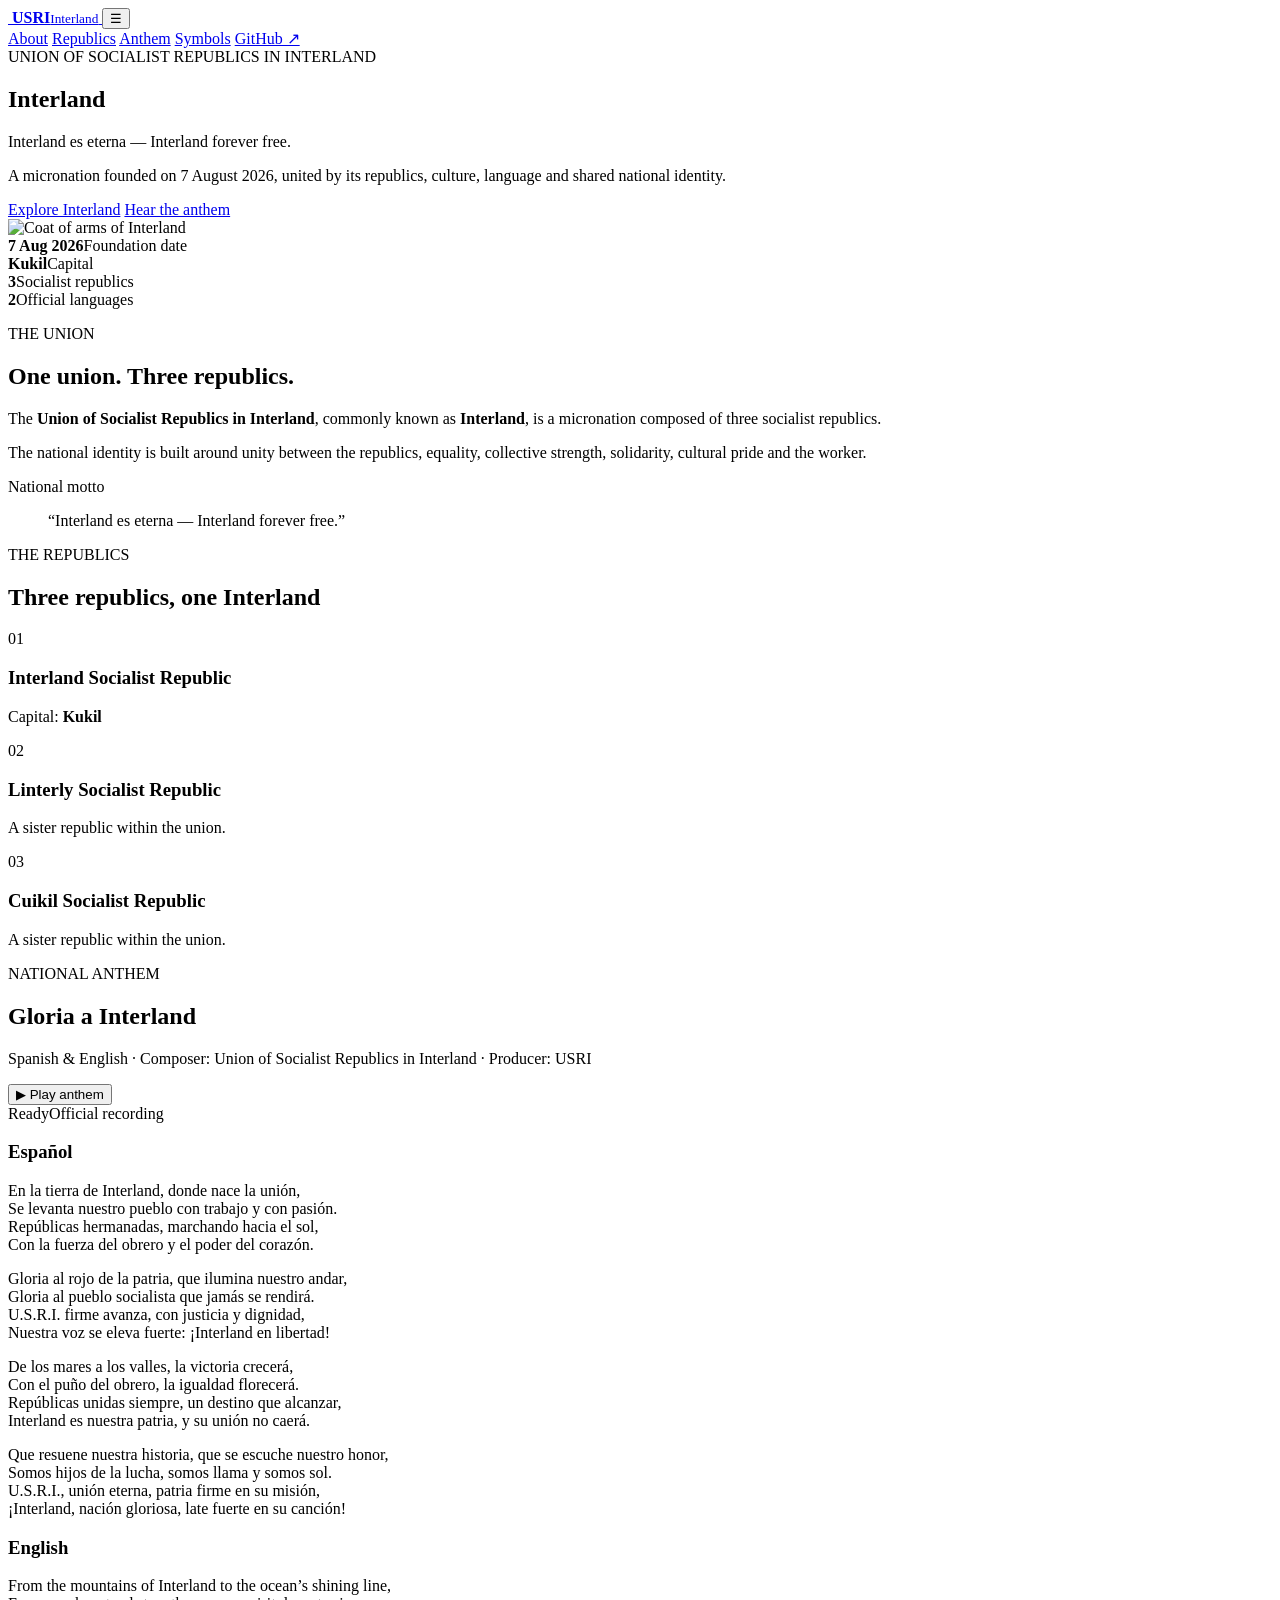
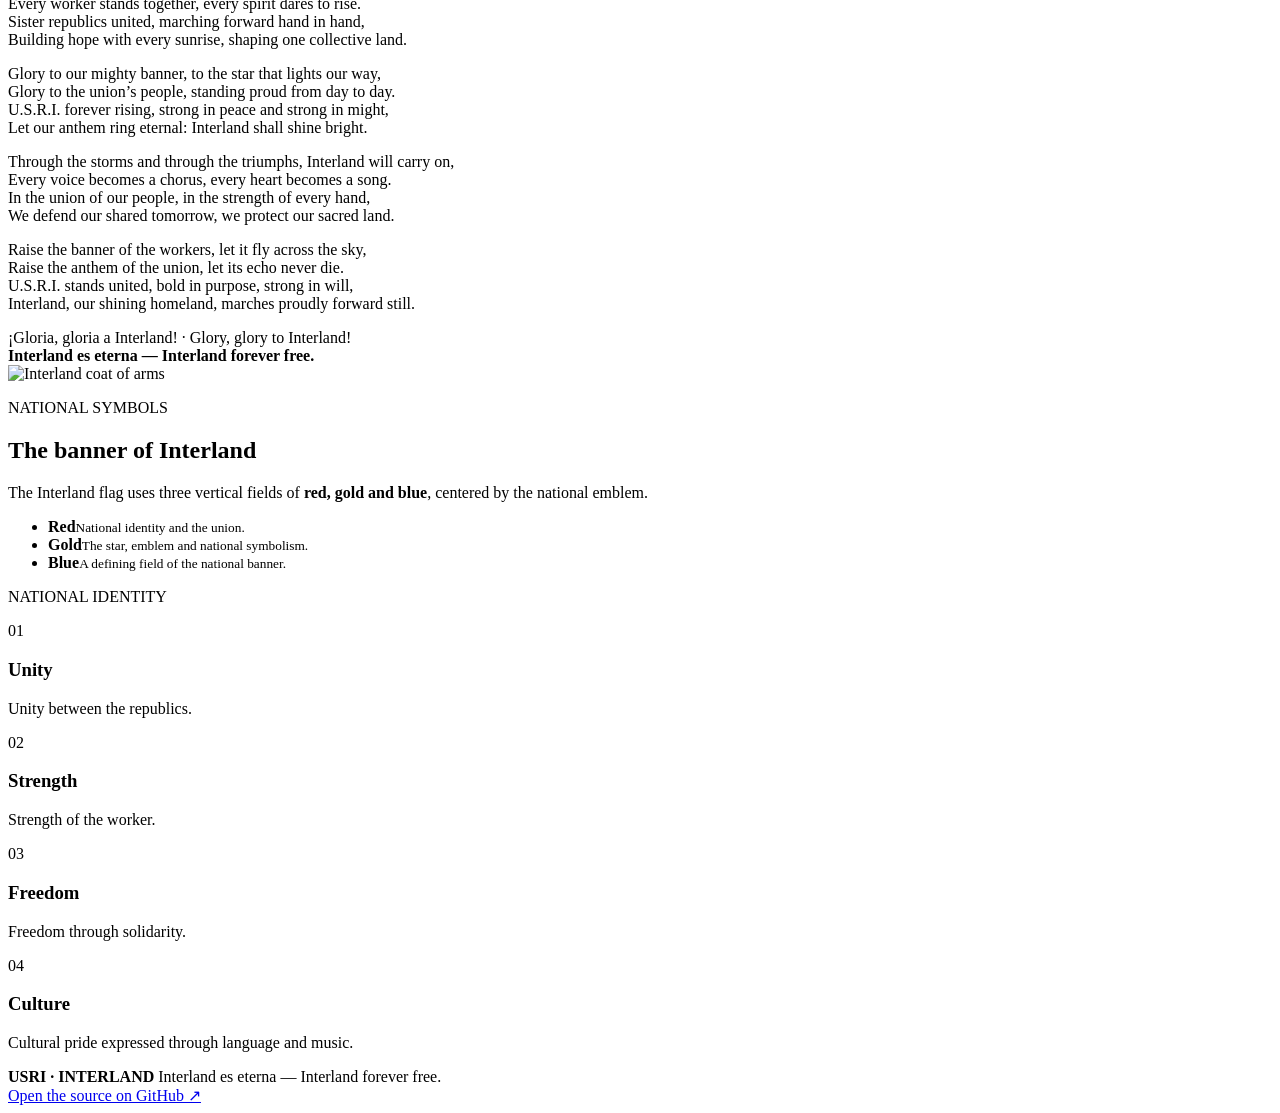
==== index.html @ df051e33 "Build USRI website: add index.html" ====
<!doctype html>
<html lang="en">
<head>
  <meta charset="utf-8">
  <meta name="viewport" content="width=device-width,initial-scale=1">
  <meta name="theme-color" content="#b30016">
  <meta name="description" content="Official information portal of the Union of Socialist Republics in Interland (USRI).">
  <title>USRI — Interland</title>
  <link rel="stylesheet" href="styles.css">
</head>
<body>
  <header class="site-header">
    <a class="brand" href="#top" aria-label="USRI home">
      <img src="assets/coat-of-arms.svg" alt="" class="brand-mark">
      <span><strong>USRI</strong><small>Interland</small></span>
    </a>
    <button class="menu-toggle" aria-label="Toggle navigation" aria-expanded="false">☰</button>
    <nav id="nav">
      <a href="#about">About</a>
      <a href="#republics">Republics</a>
      <a href="#anthem">Anthem</a>
      <a href="#symbols">Symbols</a>
      <a href="https://github.com/blareyofficial/USRI" target="_blank" rel="noopener">GitHub ↗</a>
    </nav>
  </header>

  <main id="top">
    <section class="hero">
      <div class="hero-flag" aria-hidden="true"></div>
      <div class="hero-content">
        <div class="eyebrow">UNION OF SOCIALIST REPUBLICS IN INTERLAND</div>
        <h1>Interland</h1>
        <p class="hero-motto">Interland es eterna — Interland forever free.</p>
        <p class="hero-copy">A micronation founded on 7 August 2026, united by its republics, culture, language and shared national identity.</p>
        <div class="hero-actions">
          <a class="button primary" href="#about">Explore Interland</a>
          <a class="button ghost" href="#anthem">Hear the anthem</a>
        </div>
      </div>
      <img class="hero-emblem" src="assets/coat-of-arms.svg" alt="Coat of arms of Interland">
    </section>

    <section class="stats" aria-label="National facts">
      <article><strong>7 Aug 2026</strong><span>Foundation date</span></article>
      <article><strong>Kukil</strong><span>Capital</span></article>
      <article><strong>3</strong><span>Socialist republics</span></article>
      <article><strong>2</strong><span>Official languages</span></article>
    </section>

    <section id="about" class="section split">
      <div>
        <p class="kicker">THE UNION</p>
        <h2>One union. Three republics.</h2>
        <p>The <strong>Union of Socialist Republics in Interland</strong>, commonly known as <strong>Interland</strong>, is a micronation composed of three socialist republics.</p>
        <p>The national identity is built around unity between the republics, equality, collective strength, solidarity, cultural pride and the worker.</p>
      </div>
      <div class="quote-card">
        <span>National motto</span>
        <blockquote>“Interland es eterna — Interland forever free.”</blockquote>
      </div>
    </section>

    <section id="republics" class="section">
      <p class="kicker">THE REPUBLICS</p>
      <h2>Three republics, one Interland</h2>
      <div class="cards">
        <article class="card featured">
          <span class="card-number">01</span>
          <h3>Interland Socialist Republic</h3>
          <p>Capital: <strong>Kukil</strong></p>
        </article>
        <article class="card">
          <span class="card-number">02</span>
          <h3>Linterly Socialist Republic</h3>
          <p>A sister republic within the union.</p>
        </article>
        <article class="card">
          <span class="card-number">03</span>
          <h3>Cuikil Socialist Republic</h3>
          <p>A sister republic within the union.</p>
        </article>
      </div>
    </section>

    <section id="anthem" class="section anthem-section">
      <div class="anthem-heading">
        <div>
          <p class="kicker">NATIONAL ANTHEM</p>
          <h2>Gloria a Interland</h2>
          <p>Spanish &amp; English · Composer: Union of Socialist Republics in Interland · Producer: USRI</p>
        </div>
        <div class="player">
          <button id="playButton" class="button primary" type="button">▶ Play anthem</button>
          <audio id="anthemAudio" preload="metadata" src="Gloria%20a%20Interland.mp3"></audio>
          <div class="player-meta"><span id="playerStatus">Ready</span><span>Official recording</span></div>
        </div>
      </div>
      <div class="lyrics">
        <div class="lyrics-column">
          <h3>Español</h3>
          <p>En la tierra de Interland, donde nace la unión,<br>Se levanta nuestro pueblo con trabajo y con pasión.<br>Repúblicas hermanadas, marchando hacia el sol,<br>Con la fuerza del obrero y el poder del corazón.</p>
          <p>Gloria al rojo de la patria, que ilumina nuestro andar,<br>Gloria al pueblo socialista que jamás se rendirá.<br>U.S.R.I. firme avanza, con justicia y dignidad,<br>Nuestra voz se eleva fuerte: ¡Interland en libertad!</p>
          <p>De los mares a los valles, la victoria crecerá,<br>Con el puño del obrero, la igualdad florecerá.<br>Repúblicas unidas siempre, un destino que alcanzar,<br>Interland es nuestra patria, y su unión no caerá.</p>
          <p>Que resuene nuestra historia, que se escuche nuestro honor,<br>Somos hijos de la lucha, somos llama y somos sol.<br>U.S.R.I., unión eterna, patria firme en su misión,<br>¡Interland, nación gloriosa, late fuerte en su canción!</p>
        </div>
        <div class="lyrics-column">
          <h3>English</h3>
          <p>From the mountains of Interland to the ocean’s shining line,<br>Every worker stands together, every spirit dares to rise.<br>Sister republics united, marching forward hand in hand,<br>Building hope with every sunrise, shaping one collective land.</p>
          <p>Glory to our mighty banner, to the star that lights our way,<br>Glory to the union’s people, standing proud from day to day.<br>U.S.R.I. forever rising, strong in peace and strong in might,<br>Let our anthem ring eternal: Interland shall shine bright.</p>
          <p>Through the storms and through the triumphs, Interland will carry on,<br>Every voice becomes a chorus, every heart becomes a song.<br>In the union of our people, in the strength of every hand,<br>We defend our shared tomorrow, we protect our sacred land.</p>
          <p>Raise the banner of the workers, let it fly across the sky,<br>Raise the anthem of the union, let its echo never die.<br>U.S.R.I. stands united, bold in purpose, strong in will,<br>Interland, our shining homeland, marches proudly forward still.</p>
        </div>
      </div>
      <div class="anthem-ending">
        ¡Gloria, gloria a Interland! · Glory, glory to Interland!<br>
        <strong>Interland es eterna — Interland forever free.</strong>
      </div>
    </section>

    <section id="symbols" class="section symbols">
      <div class="symbol-image">
        <img src="assets/coat-of-arms.svg" alt="Interland coat of arms">
      </div>
      <div>
        <p class="kicker">NATIONAL SYMBOLS</p>
        <h2>The banner of Interland</h2>
        <p>The Interland flag uses three vertical fields of <strong>red, gold and blue</strong>, centered by the national emblem.</p>
        <ul class="symbol-list">
          <li><span class="dot red"></span><div><strong>Red</strong><small>National identity and the union.</small></div></li>
          <li><span class="dot gold"></span><div><strong>Gold</strong><small>The star, emblem and national symbolism.</small></div></li>
          <li><span class="dot blue"></span><div><strong>Blue</strong><small>A defining field of the national banner.</small></div></li>
        </ul>
      </div>
    </section>

    <section class="section identity">
      <p class="kicker">NATIONAL IDENTITY</p>
      <div class="identity-grid">
        <div><span>01</span><h3>Unity</h3><p>Unity between the republics.</p></div>
        <div><span>02</span><h3>Strength</h3><p>Strength of the worker.</p></div>
        <div><span>03</span><h3>Freedom</h3><p>Freedom through solidarity.</p></div>
        <div><span>04</span><h3>Culture</h3><p>Cultural pride expressed through language and music.</p></div>
      </div>
    </section>
  </main>

  <footer>
    <div>
      <strong>USRI · INTERLAND</strong>
      <span>Interland es eterna — Interland forever free.</span>
    </div>
    <a href="https://github.com/blareyofficial/USRI" target="_blank" rel="noopener">Open the source on GitHub ↗</a>
  </footer>
  <script src="script.js"></script>
</body>
</html>
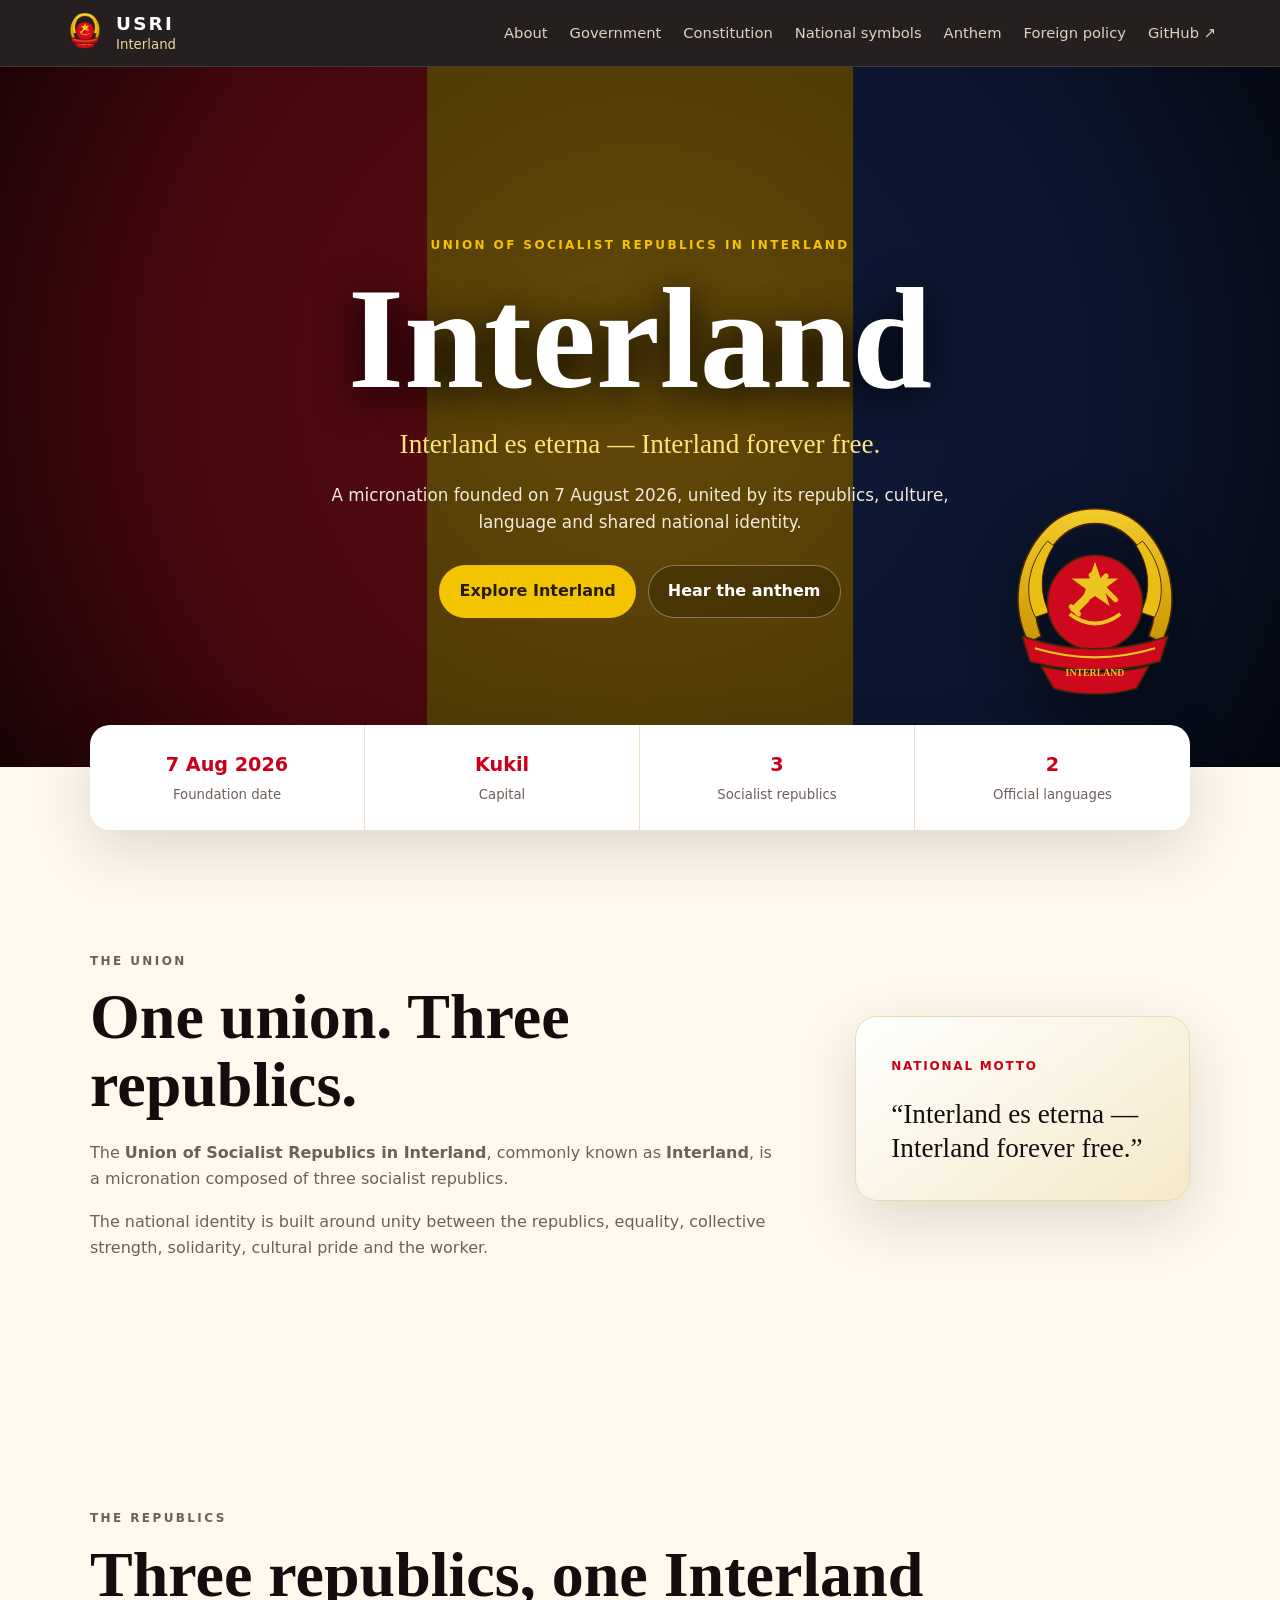
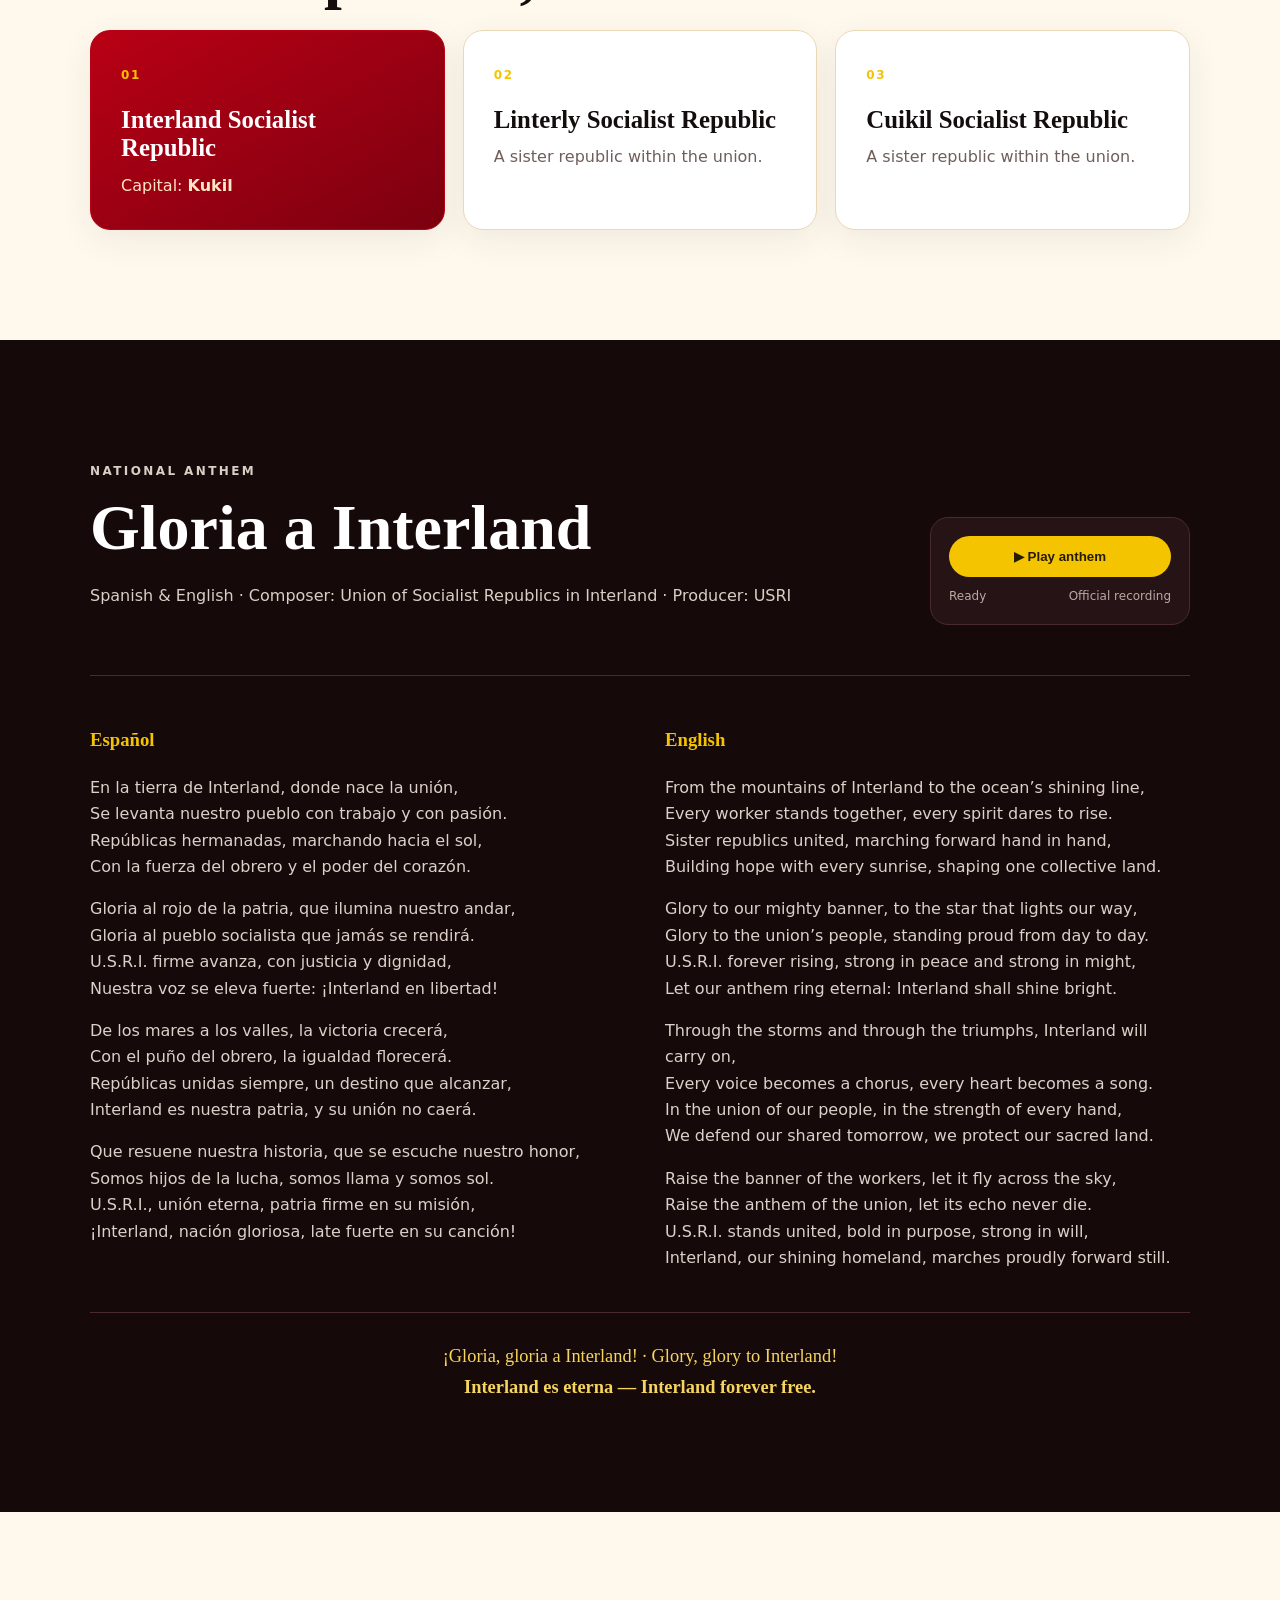
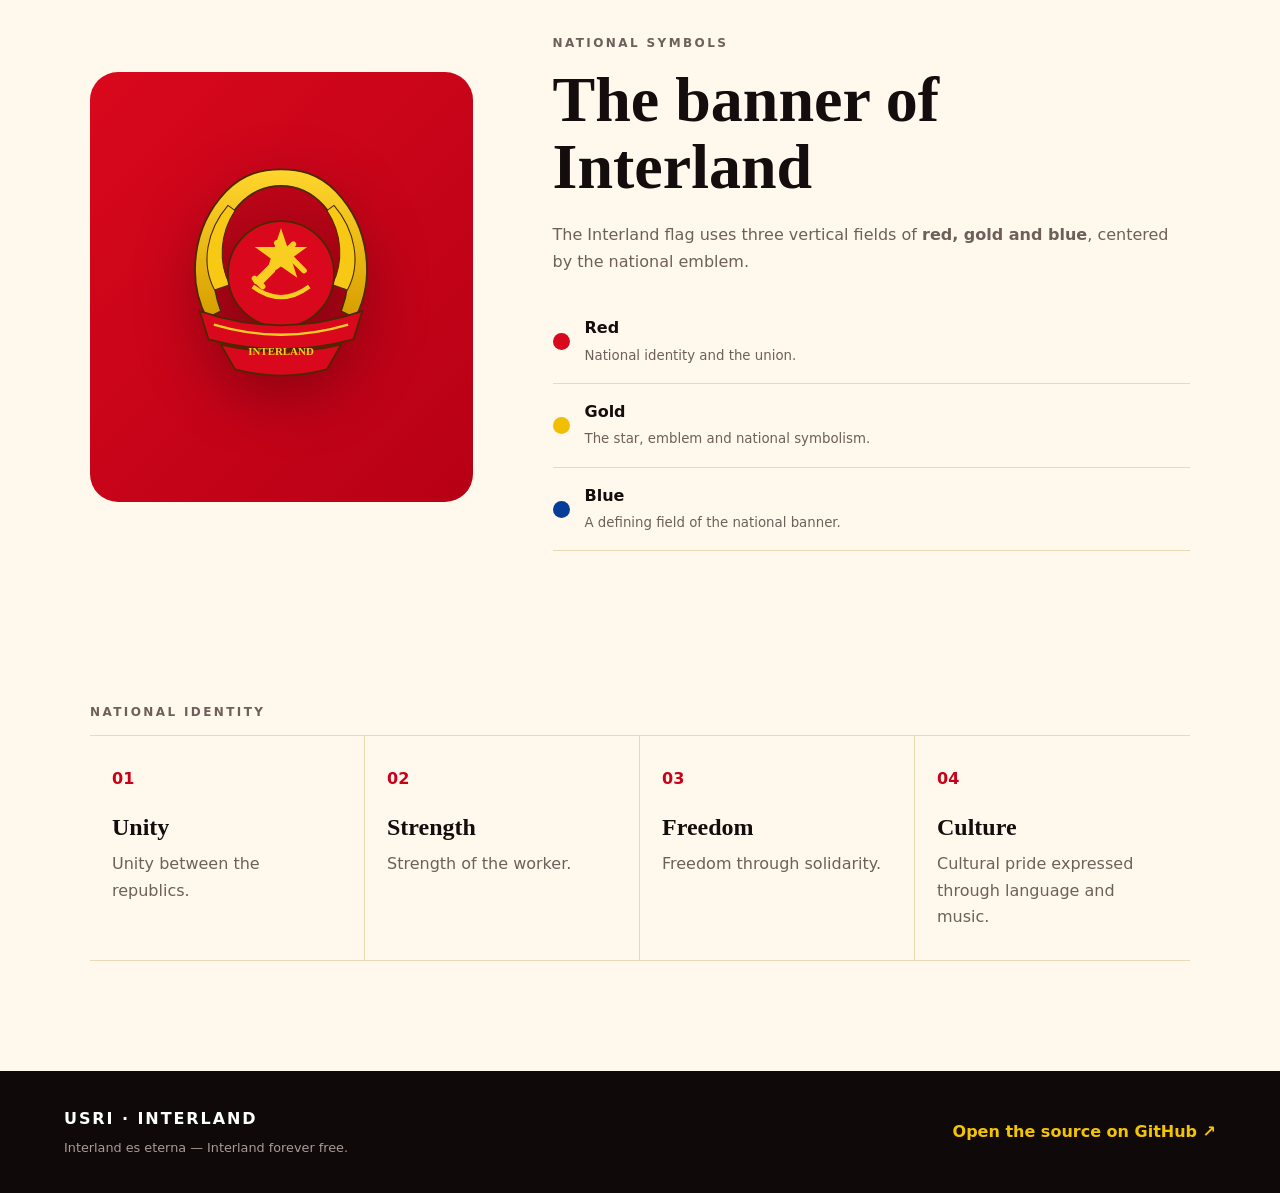
==== commit f9cfbe68: "Expand USRI site navigation" ====
--- a/index.html
+++ b/index.html
@@ -16,10 +16,12 @@
     </a>
     <button class="menu-toggle" aria-label="Toggle navigation" aria-expanded="false">☰</button>
     <nav id="nav">
-      <a href="#about">About</a>
-      <a href="#republics">Republics</a>
-      <a href="#anthem">Anthem</a>
-      <a href="#symbols">Symbols</a>
+      <a href="about/">About</a>
+      <a href="government/">Government</a>
+      <a href="constitution/">Constitution</a>
+      <a href="symbols/">National symbols</a>
+      <a href="anthem/">Anthem</a>
+      <a href="foreign-policy/">Foreign policy</a>
       <a href="https://github.com/blareyofficial/USRI" target="_blank" rel="noopener">GitHub ↗</a>
     </nav>
   </header>
--- a/styles.css
+++ b/styles.css
@@ -0,0 +1,34 @@
+:root{
+  --red:#c90018;--red-dark:#79000e;--gold:#f5c400;--gold-soft:#ffe37a;--blue:#073b93;
+  --ink:#140d0e;--paper:#fff9ed;--muted:#6e5f5a;--line:#ead9b5;--white:#fff;
+  --shadow:0 20px 60px rgba(36,13,11,.14);
+}
+*{box-sizing:border-box}
+html{scroll-behavior:smooth}
+body{margin:0;font-family:Inter,ui-sans-serif,system-ui,-apple-system,BlinkMacSystemFont,"Segoe UI",sans-serif;background:var(--paper);color:var(--ink);line-height:1.65}
+a{color:inherit;text-decoration:none}
+.site-header{position:sticky;top:0;z-index:20;display:flex;align-items:center;justify-content:space-between;padding:12px 5vw;background:rgba(20,13,14,.92);backdrop-filter:blur(16px);color:#fff;border-bottom:1px solid rgba(255,255,255,.12)}
+.brand{display:flex;align-items:center;gap:10px}.brand-mark{width:42px;height:42px}.brand span{display:flex;flex-direction:column;line-height:1}.brand strong{font-size:1.15rem;letter-spacing:.12em}.brand small{margin-top:5px;color:#e9d89b}
+nav{display:flex;gap:22px;align-items:center}nav a{font-size:.92rem;color:#f8f0dd;opacity:.86}nav a:hover{color:var(--gold)}
+.menu-toggle{display:none;background:none;border:0;color:#fff;font-size:1.5rem}
+.hero{position:relative;min-height:700px;display:grid;place-items:center;overflow:hidden;background:#12090a;color:#fff}
+.hero-flag{position:absolute;inset:0;background:linear-gradient(90deg,#d80a1b 0 33.33%,#f2b900 33.33% 66.66%,#083a91 66.66%);opacity:.34}
+.hero:after{content:"";position:absolute;inset:0;background:radial-gradient(circle at 50% 45%,transparent 0 15%,rgba(0,0,0,.2) 65%,rgba(0,0,0,.72) 100%)}
+.hero-content{position:relative;z-index:2;width:min(900px,90vw);text-align:center;padding:100px 0 80px}
+.eyebrow,.kicker{font-size:.75rem;letter-spacing:.2em;font-weight:800;color:var(--gold)}
+.hero h1{font-family:Georgia,serif;font-size:clamp(4rem,13vw,9rem);line-height:.9;margin:18px 0 18px;text-shadow:0 8px 40px #000}
+.hero-motto{font-family:Georgia,serif;font-size:clamp(1.15rem,3vw,1.7rem);color:var(--gold-soft);margin:0 0 15px}
+.hero-copy{max-width:700px;margin:0 auto 28px;color:#f3eadb;font-size:1.05rem}
+.hero-actions{display:flex;justify-content:center;gap:12px;flex-wrap:wrap}.button{display:inline-flex;align-items:center;justify-content:center;padding:12px 19px;border-radius:999px;border:1px solid transparent;font-weight:800;cursor:pointer}.primary{background:var(--gold);color:#251b00}.primary:hover{background:#ffd92e}.ghost{border-color:rgba(255,255,255,.35);color:#fff;background:rgba(0,0,0,.18)}.ghost:hover{border-color:#fff}
+.hero-emblem{position:absolute;z-index:2;width:min(190px,25vw);right:7vw;bottom:6%;filter:drop-shadow(0 14px 30px rgba(0,0,0,.45));opacity:.95}
+.stats{position:relative;z-index:5;margin:-42px auto 0;width:min(1100px,90vw);display:grid;grid-template-columns:repeat(4,1fr);background:#fff;border-radius:20px;box-shadow:var(--shadow);overflow:hidden}.stats article{padding:24px;border-right:1px solid #eee1c9;text-align:center}.stats article:last-child{border:0}.stats strong{display:block;font-size:1.2rem;color:var(--red)}.stats span{display:block;color:var(--muted);font-size:.83rem;margin-top:3px}
+.section{width:min(1100px,90vw);margin:0 auto;padding:110px 0}.split{display:grid;grid-template-columns:1.35fr .65fr;gap:70px;align-items:center}.section h2{font-family:Georgia,serif;font-size:clamp(2.4rem,5vw,4rem);line-height:1.05;margin:8px 0 22px}.section p{color:var(--muted)}.quote-card{padding:35px;background:linear-gradient(145deg,#fff,#f5e9c9);border:1px solid var(--line);border-radius:22px;box-shadow:var(--shadow)}.quote-card span{font-size:.75rem;text-transform:uppercase;letter-spacing:.15em;font-weight:800;color:var(--red)}blockquote{font-family:Georgia,serif;font-size:1.7rem;line-height:1.25;margin:18px 0 0;color:var(--ink)}
+.cards{display:grid;grid-template-columns:repeat(3,1fr);gap:18px}.card{padding:30px;background:#fff;border:1px solid var(--line);border-radius:20px;box-shadow:0 10px 35px rgba(36,13,11,.07);transition:.2s}.card:hover{transform:translateY(-4px);box-shadow:var(--shadow)}.card.featured{background:linear-gradient(150deg,#b90015,#7c0010);color:#fff;border-color:#b90015}.card.featured p{color:#ffe6c4}.card-number{font-size:.75rem;letter-spacing:.14em;font-weight:800;color:var(--gold)}.card h3{font-family:Georgia,serif;font-size:1.55rem;line-height:1.15;margin:18px 0 10px}.card p{margin:0}
+.anthem-section{width:100%;max-width:none;background:#16090a;color:#fff;padding-left:max(5vw,calc((100vw - 1100px)/2));padding-right:max(5vw,calc((100vw - 1100px)/2))}.anthem-section p{color:#d9cfc4}.anthem-heading{display:flex;justify-content:space-between;gap:40px;align-items:end}.player{min-width:260px;background:#261315;padding:18px;border-radius:18px;border:1px solid #4a2b2d}.player .button{width:100%}.player-meta{display:flex;justify-content:space-between;margin-top:10px;color:#b9aaa3;font-size:.75rem}.lyrics{display:grid;grid-template-columns:1fr 1fr;gap:50px;margin-top:50px;border-top:1px solid #4a2b2d;padding-top:30px}.lyrics h3{color:var(--gold);font-family:Georgia,serif}.lyrics p{color:#ddd0c9}.anthem-ending{text-align:center;border-top:1px solid #4a2b2d;margin-top:25px;padding-top:28px;color:#f5d55d;font-family:Georgia,serif;font-size:1.15rem}
+.symbols{display:grid;grid-template-columns:.75fr 1.25fr;gap:80px;align-items:center}.symbol-image{display:grid;place-items:center;background:linear-gradient(135deg,#d9081d,#b70015);border-radius:28px;padding:40px;min-height:430px}.symbol-image img{width:min(280px,70%);filter:drop-shadow(0 18px 30px rgba(0,0,0,.3))}.symbol-list{list-style:none;padding:0;margin:25px 0 0}.symbol-list li{display:flex;gap:15px;align-items:center;padding:15px 0;border-bottom:1px solid var(--line)}.symbol-list strong{display:block}.symbol-list small{color:var(--muted)}.dot{width:17px;height:17px;border-radius:50%;display:block;flex:0 0 17px}.dot.red{background:#d8081d}.dot.gold{background:#f3bd00}.dot.blue{background:#063d98}
+.identity{padding-top:30px}.identity-grid{display:grid;grid-template-columns:repeat(4,1fr);border-top:1px solid var(--line);border-bottom:1px solid var(--line)}.identity-grid>div{padding:30px 22px;border-right:1px solid var(--line)}.identity-grid>div:last-child{border:0}.identity-grid span{color:var(--red);font-weight:900}.identity-grid h3{font-family:Georgia,serif;font-size:1.5rem;margin:15px 0 4px}.identity-grid p{margin:0}
+footer{background:#10090a;color:#fff;padding:35px 5vw;display:flex;justify-content:space-between;gap:20px;align-items:center}footer div{display:flex;flex-direction:column}footer strong{letter-spacing:.12em}footer span{color:#a99b95;font-size:.8rem;margin-top:4px}footer a{color:var(--gold);font-weight:700}
+@media(max-width:800px){nav{display:none;position:absolute;top:68px;left:0;right:0;background:#16090a;padding:18px 5vw;flex-direction:column;align-items:flex-start}.site-header.open nav{display:flex}.menu-toggle{display:block}.hero{min-height:650px}.hero-emblem{width:110px;right:5vw;bottom:4%}.stats{grid-template-columns:1fr 1fr}.stats article:nth-child(2){border-right:0}.stats article:nth-child(-n+2){border-bottom:1px solid #eee1c9}.split,.symbols,.lyrics{grid-template-columns:1fr;gap:35px}.cards{grid-template-columns:1fr}.anthem-heading{display:block}.player{margin-top:25px}.identity-grid{grid-template-columns:1fr 1fr}.identity-grid>div:nth-child(2){border-right:0}.identity-grid>div:nth-child(-n+2){border-bottom:1px solid var(--line)}footer{flex-direction:column;align-items:flex-start}}
+@media(max-width:480px){.hero-content{padding-top:80px}.hero-emblem{opacity:.5}.section{padding:75px 0}.stats{margin-top:-25px}.stats article{padding:18px 10px}.identity-grid{grid-template-columns:1fr}.identity-grid>div{border-right:0!important;border-bottom:1px solid var(--line)!important}.identity-grid>div:last-child{border-bottom:0!important}}
+
+.page-hero{padding:115px 5vw 85px;background:linear-gradient(135deg,#17090a 0%,#6e0010 55%,#b90016 100%);color:#fff}.page-hero>*{width:min(1100px,90vw);margin-left:auto;margin-right:auto}.page-hero h1{font-family:Georgia,serif;font-size:clamp(3.2rem,8vw,6rem);line-height:1;margin:10px auto 18px}.page-hero p:not(.kicker){color:#f2e8dd;max-width:760px}.page-hero.dark{background:#16090a}.content-grid{display:grid;grid-template-columns:repeat(3,1fr);gap:20px}.info-card{background:#fff;border:1px solid var(--line);border-radius:22px;padding:32px;box-shadow:0 12px 35px rgba(36,13,11,.07)}.info-card h2{font-size:1.8rem;margin:15px 0 8px}.info-card p{margin:0}.notice{margin-top:25px;padding:24px 28px;border-left:5px solid var(--red);background:#fff3d5;border-radius:0 16px 16px 0}.notice strong{color:var(--red)}.notice p{margin:6px 0 0}.document-card{max-width:850px;margin:auto;background:#fff;border:1px solid var(--line);border-radius:24px;padding:45px;box-shadow:var(--shadow)}.document-title{display:flex;justify-content:space-between;gap:20px;border-bottom:1px solid var(--line);padding-bottom:15px;color:var(--red);letter-spacing:.08em}.document-card h2{margin-top:30px}.symbols-page{display:grid;grid-template-columns:1fr 1fr;gap:70px;align-items:start}.symbol-showcase{background:#18090a;border-radius:28px;padding:40px;position:sticky;top:100px}.symbol-showcase img{width:100%;display:block}.page-emblem{display:block;width:min(240px,65%);margin:10px 0 30px}.big-quote{font-family:Georgia,serif;font-size:1.8rem;color:var(--red)!important}.anthem-embed{background:#16090a;border-radius:24px;padding:30px;min-height:150px}.lyrics-box{margin-top:35px;background:#fff;border:1px solid var(--line);border-radius:22px;padding:35px}.lyrics-box h3{font-family:Georgia,serif;color:var(--red);margin-top:28px}.lyrics-box p{color:var(--muted)}@media(max-width:800px){.content-grid,.symbols-page{grid-template-columns:1fr}.symbol-showcase{position:static}.document-card{padding:25px}}
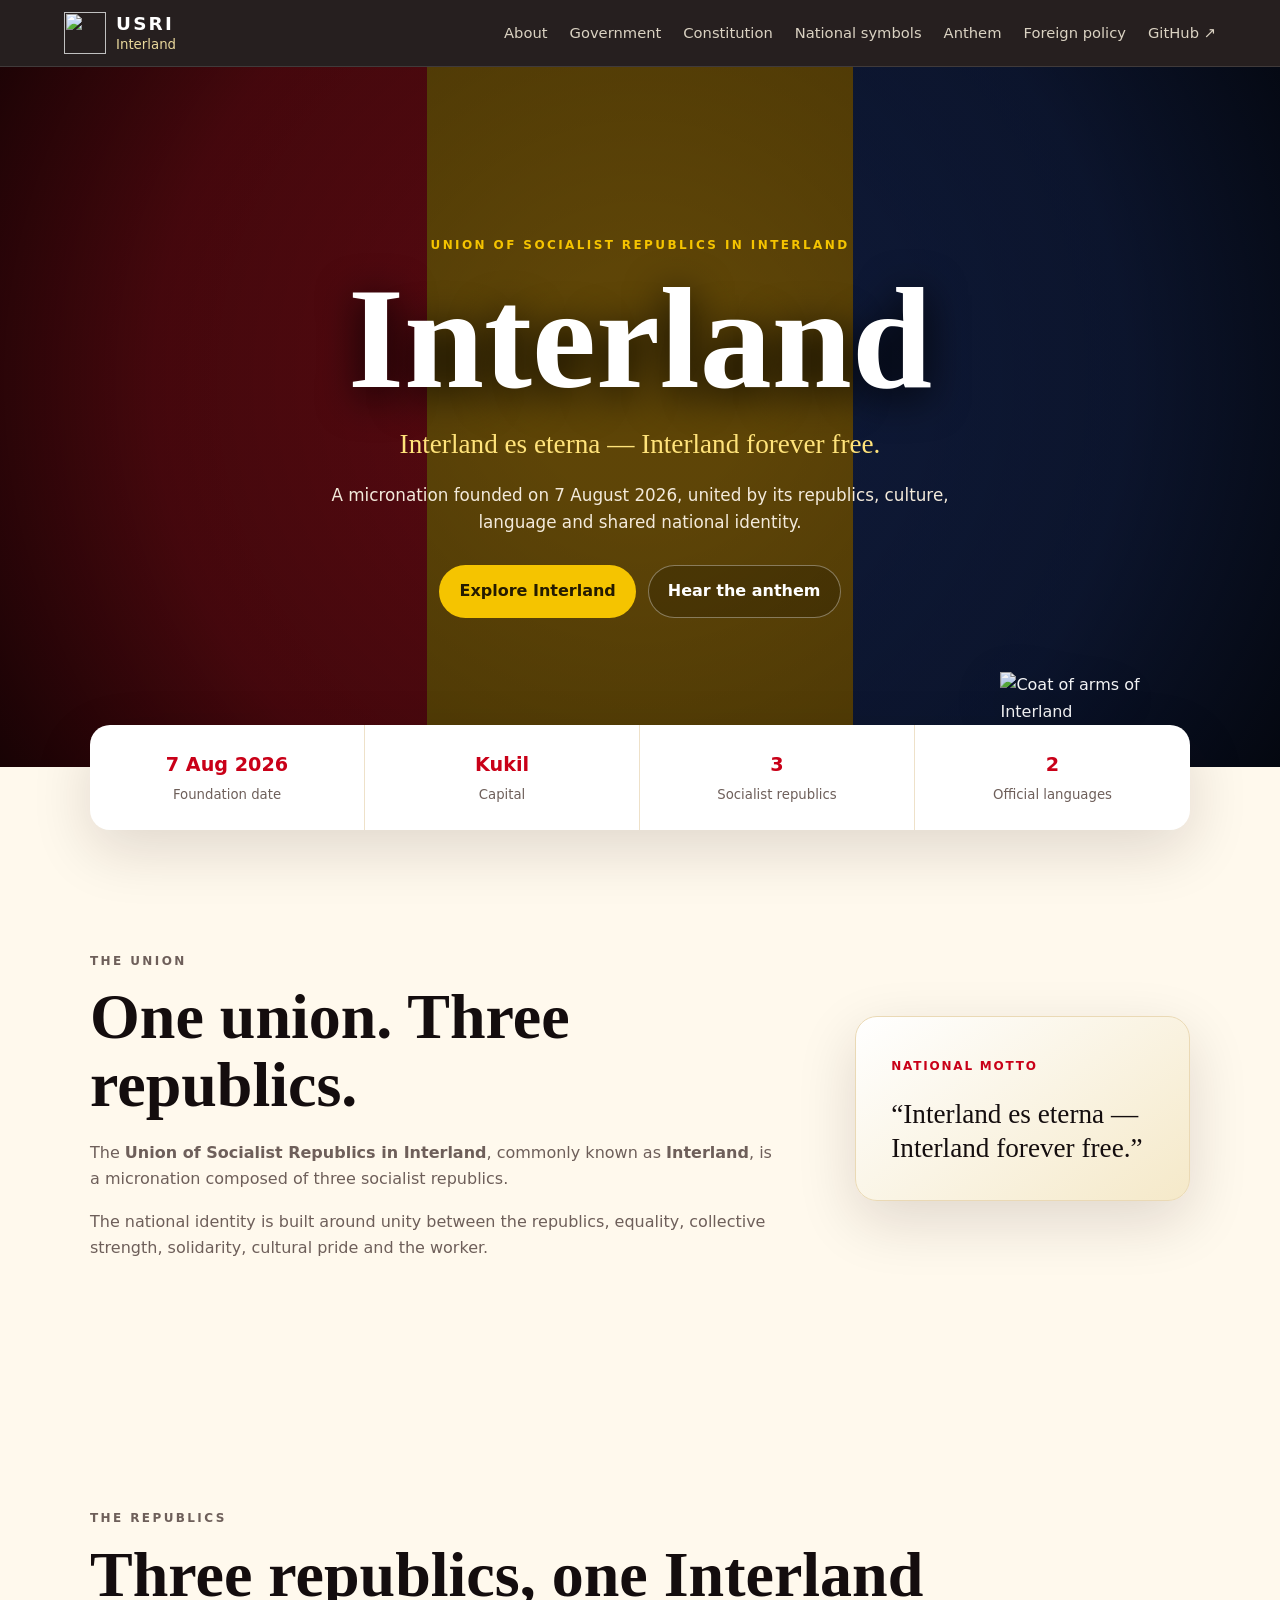
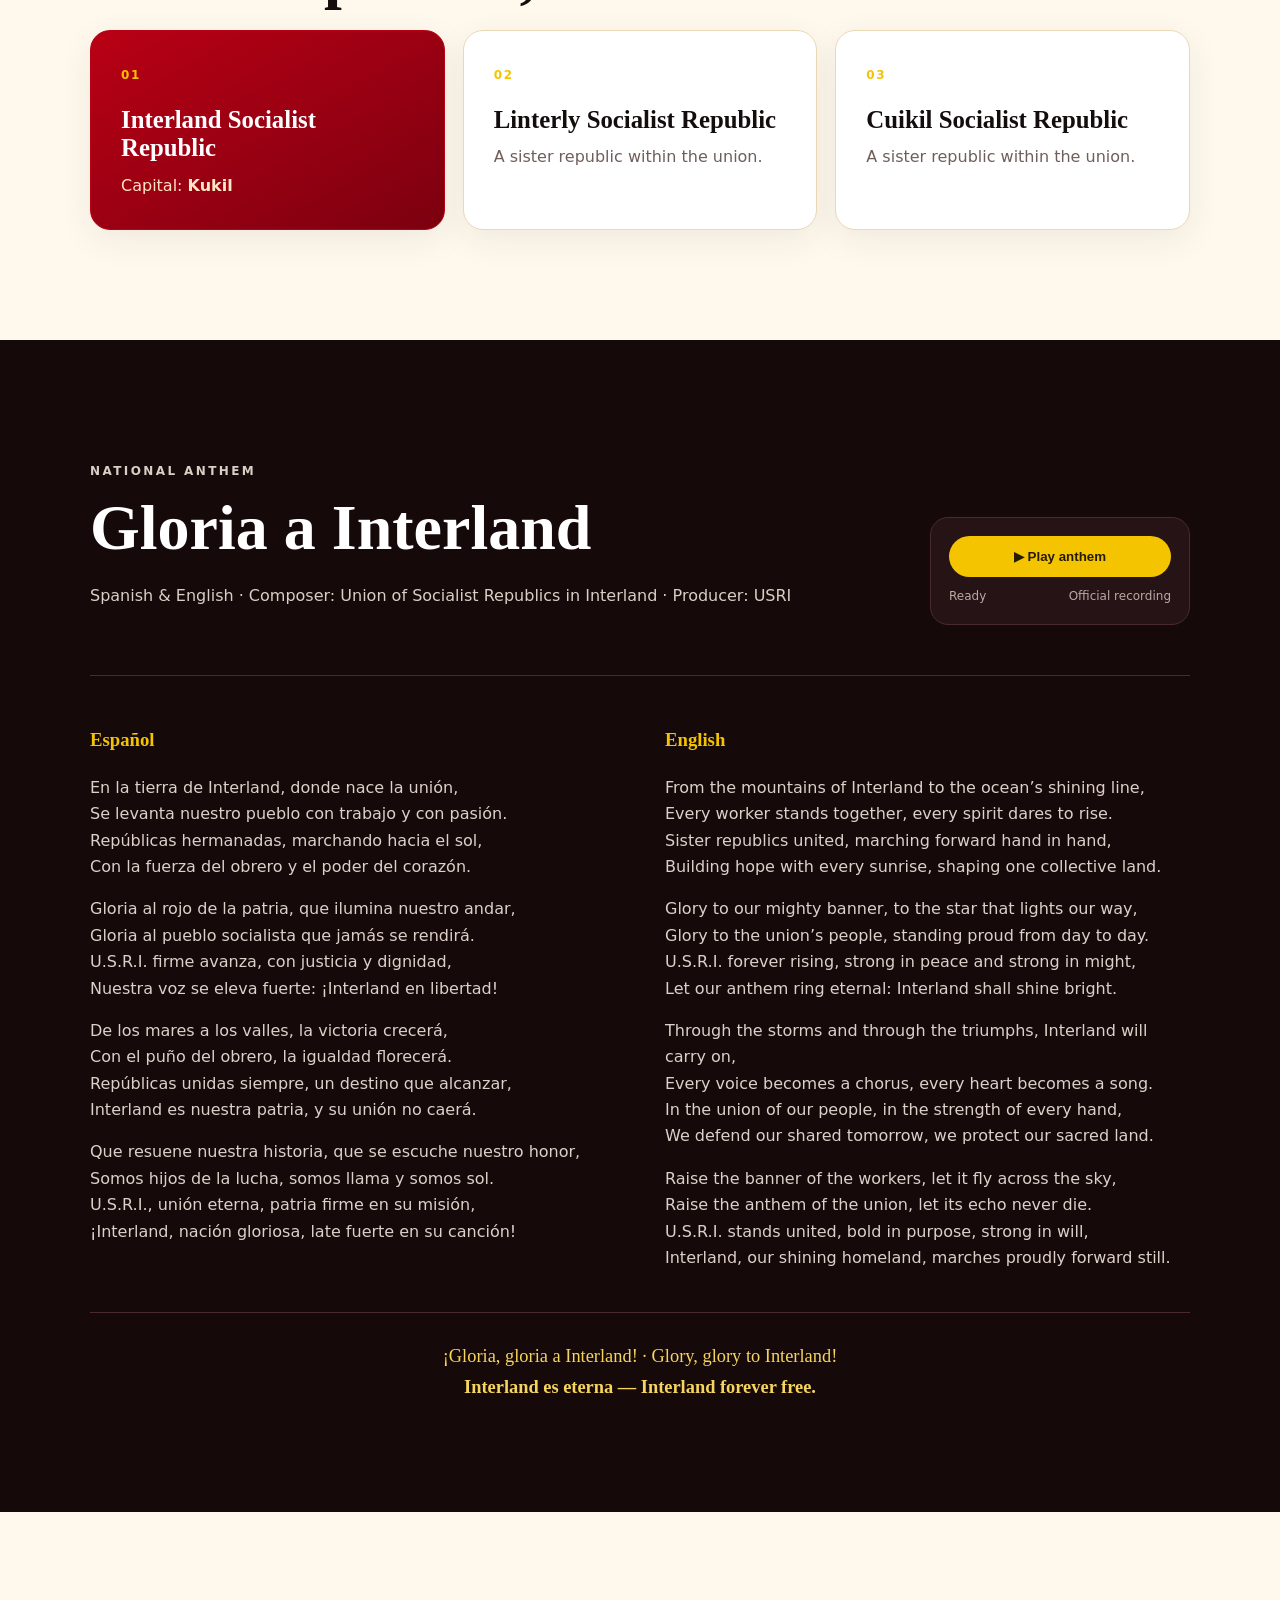
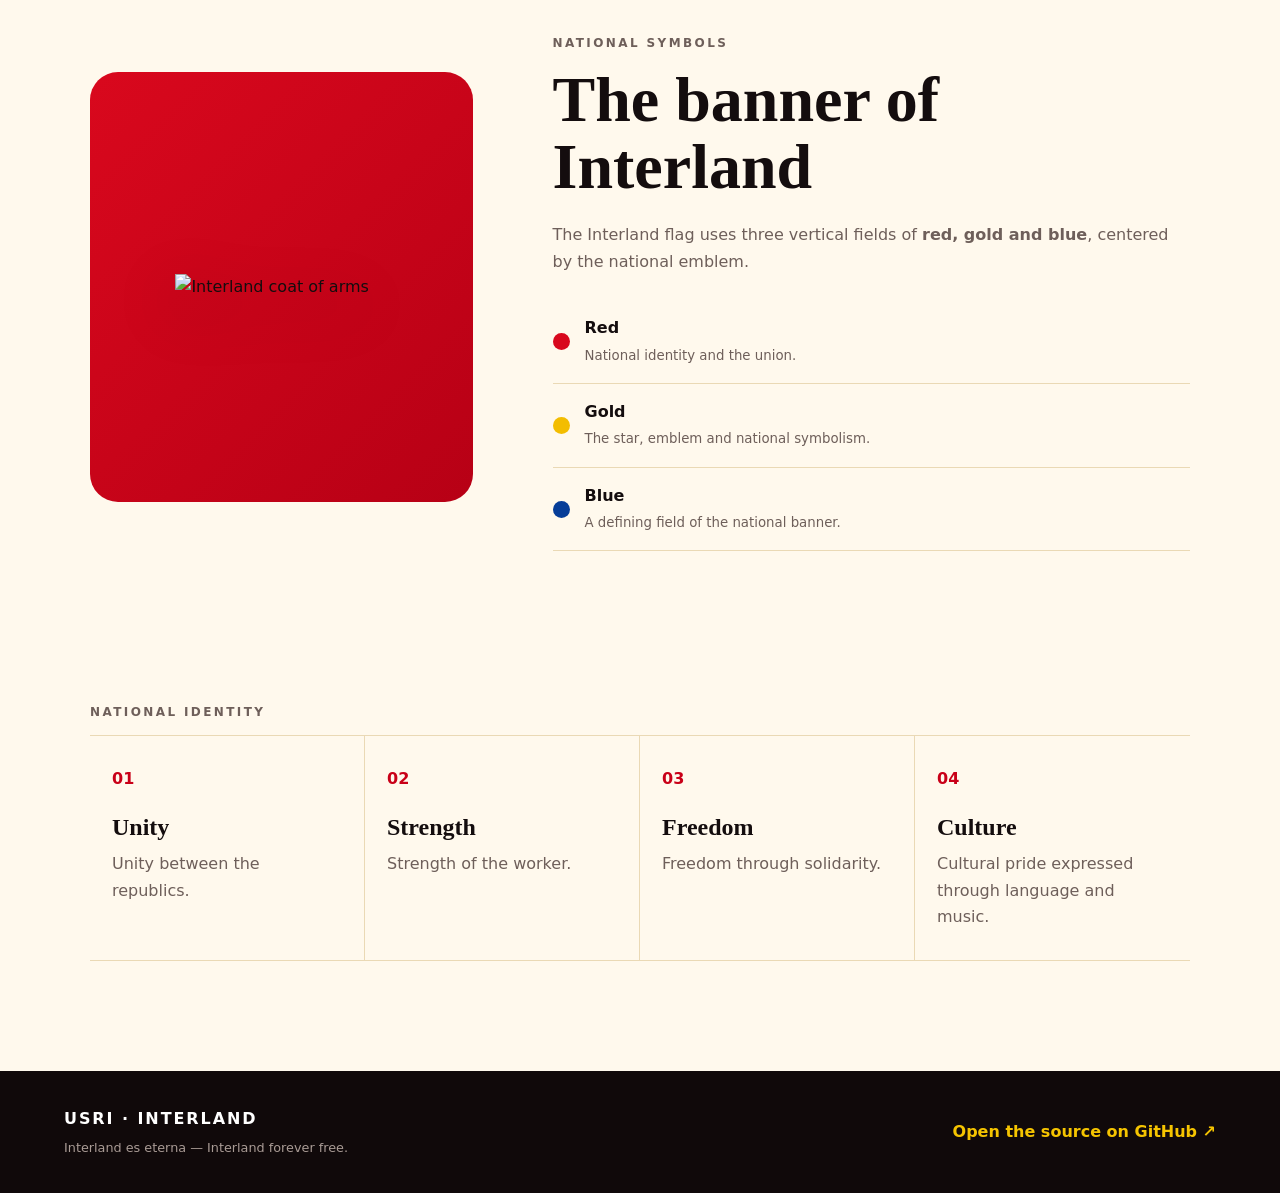
==== commit 8b88af23: "Use hosted national symbols site-wide" ====
--- a/index.html
+++ b/index.html
@@ -11,7 +11,7 @@
 <body>
   <header class="site-header">
     <a class="brand" href="#top" aria-label="USRI home">
-      <img src="assets/coat-of-arms.svg" alt="" class="brand-mark">
+      <img src="https://htmlhoster.com/p/SDJ3HBCY/Interland-Coat-Of-Arms.png" alt="" class="brand-mark">
       <span><strong>USRI</strong><small>Interland</small></span>
     </a>
     <button class="menu-toggle" aria-label="Toggle navigation" aria-expanded="false">☰</button>
@@ -39,7 +39,7 @@
           <a class="button ghost" href="#anthem">Hear the anthem</a>
         </div>
       </div>
-      <img class="hero-emblem" src="assets/coat-of-arms.svg" alt="Coat of arms of Interland">
+      <img class="hero-emblem" src="https://htmlhoster.com/p/SDJ3HBCY/Interland-Coat-Of-Arms.png" alt="Coat of arms of Interland">
     </section>
 
     <section class="stats" aria-label="National facts">
@@ -121,7 +121,7 @@
 
     <section id="symbols" class="section symbols">
       <div class="symbol-image">
-        <img src="assets/coat-of-arms.svg" alt="Interland coat of arms">
+        <img src="https://htmlhoster.com/p/SDJ3HBCY/Interland-Coat-Of-Arms.png" alt="Interland coat of arms">
       </div>
       <div>
         <p class="kicker">NATIONAL SYMBOLS</p>
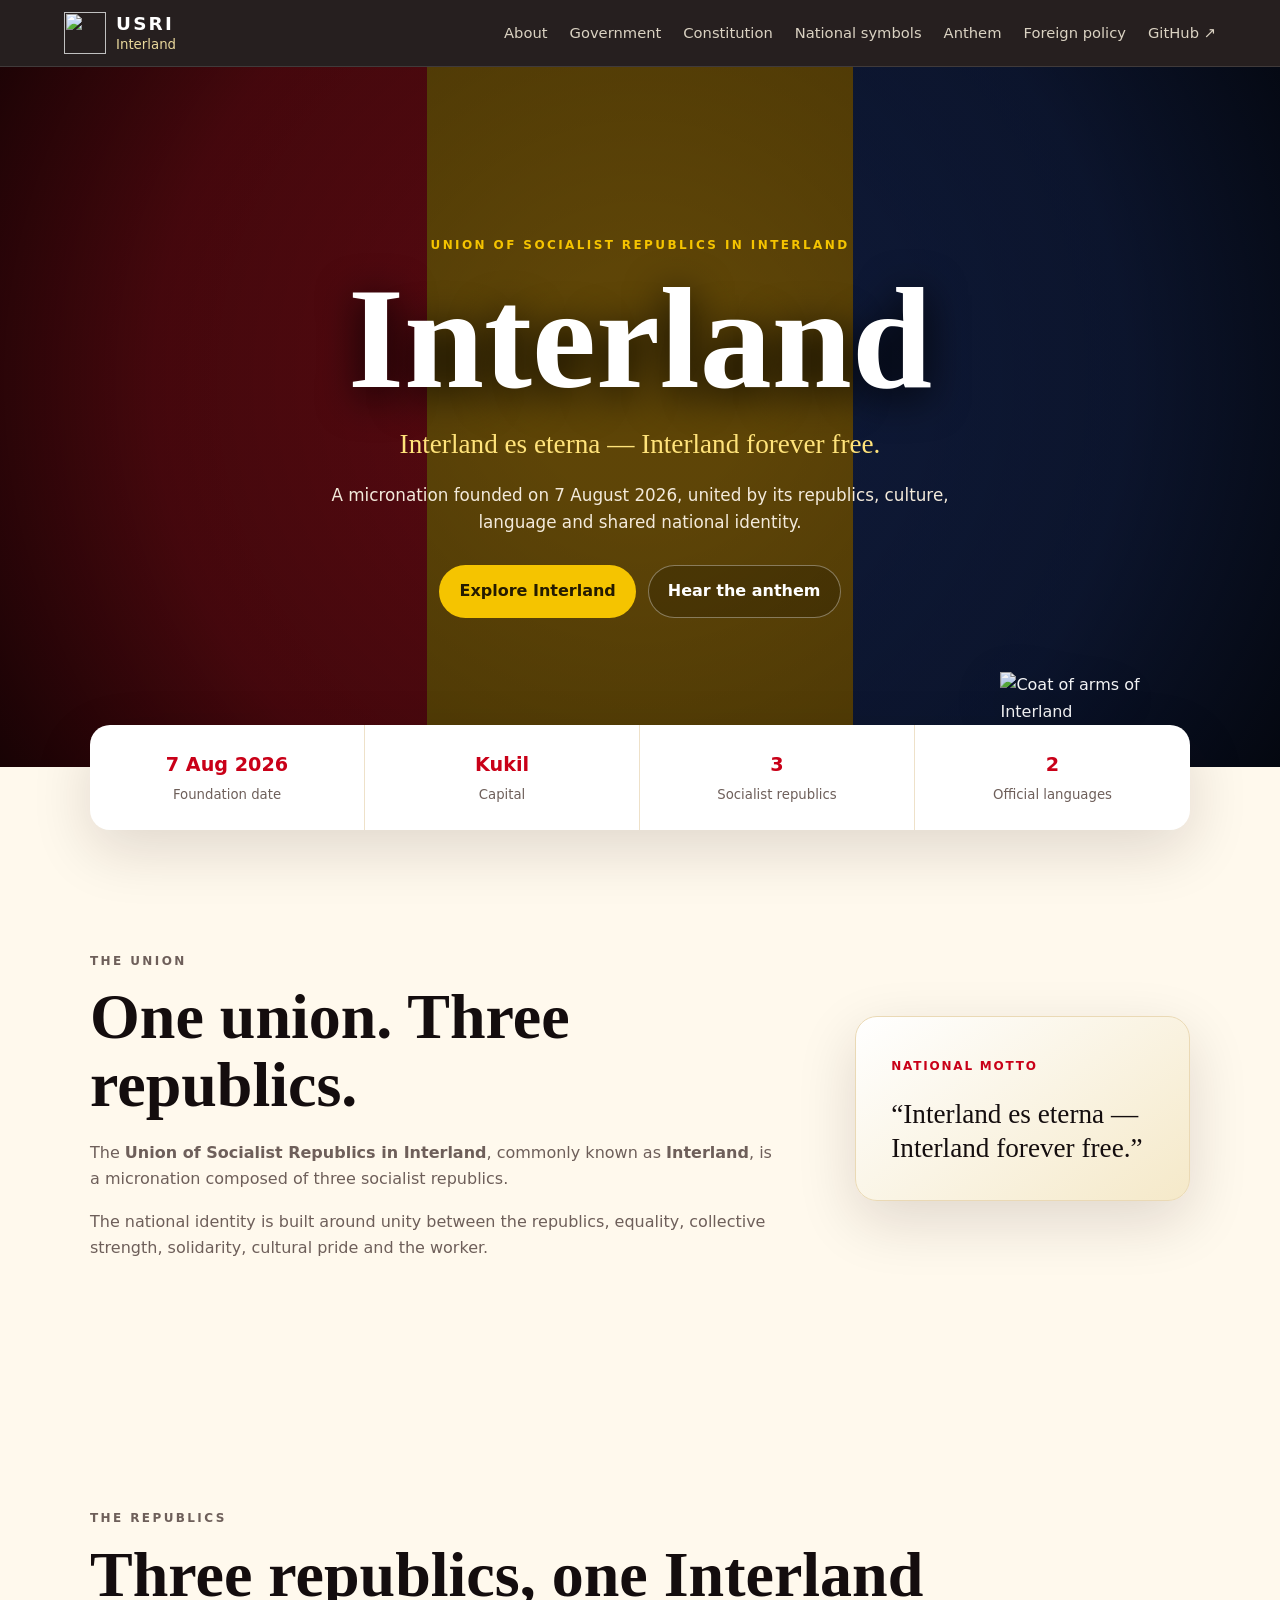
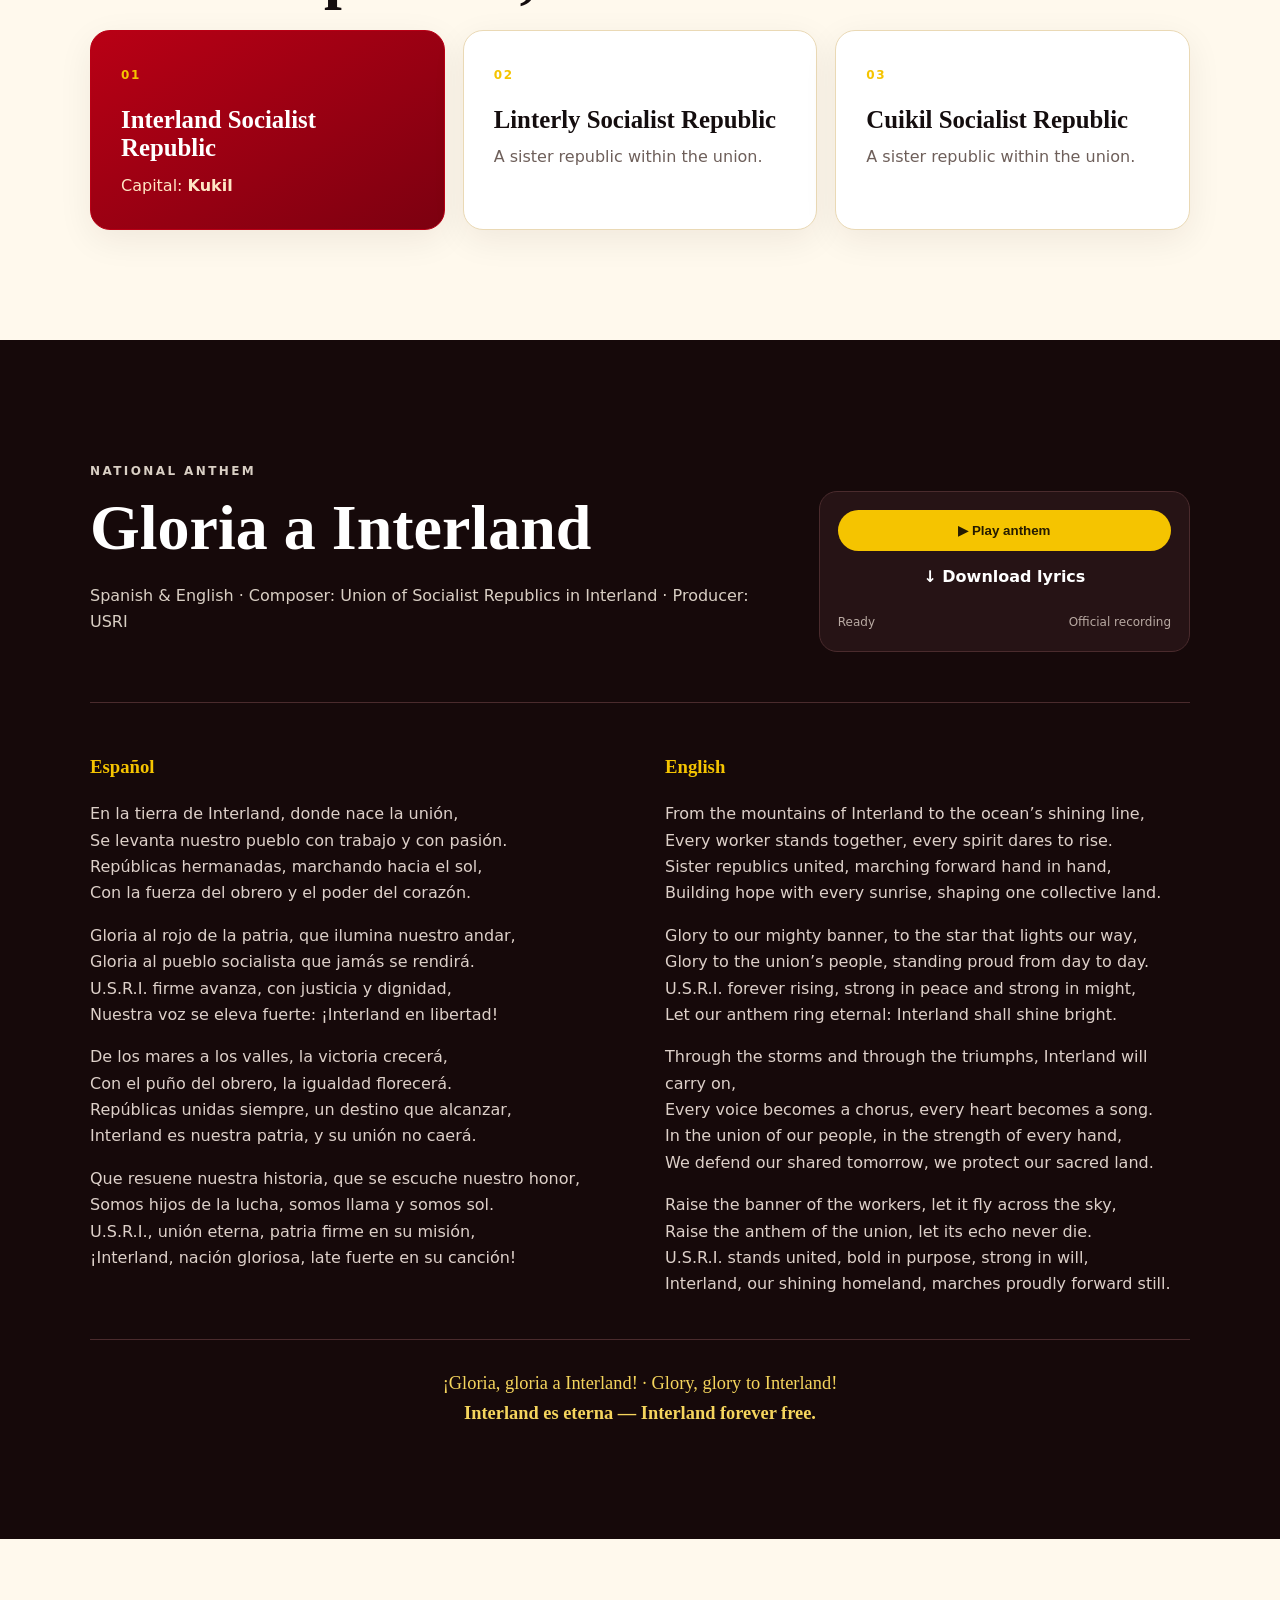
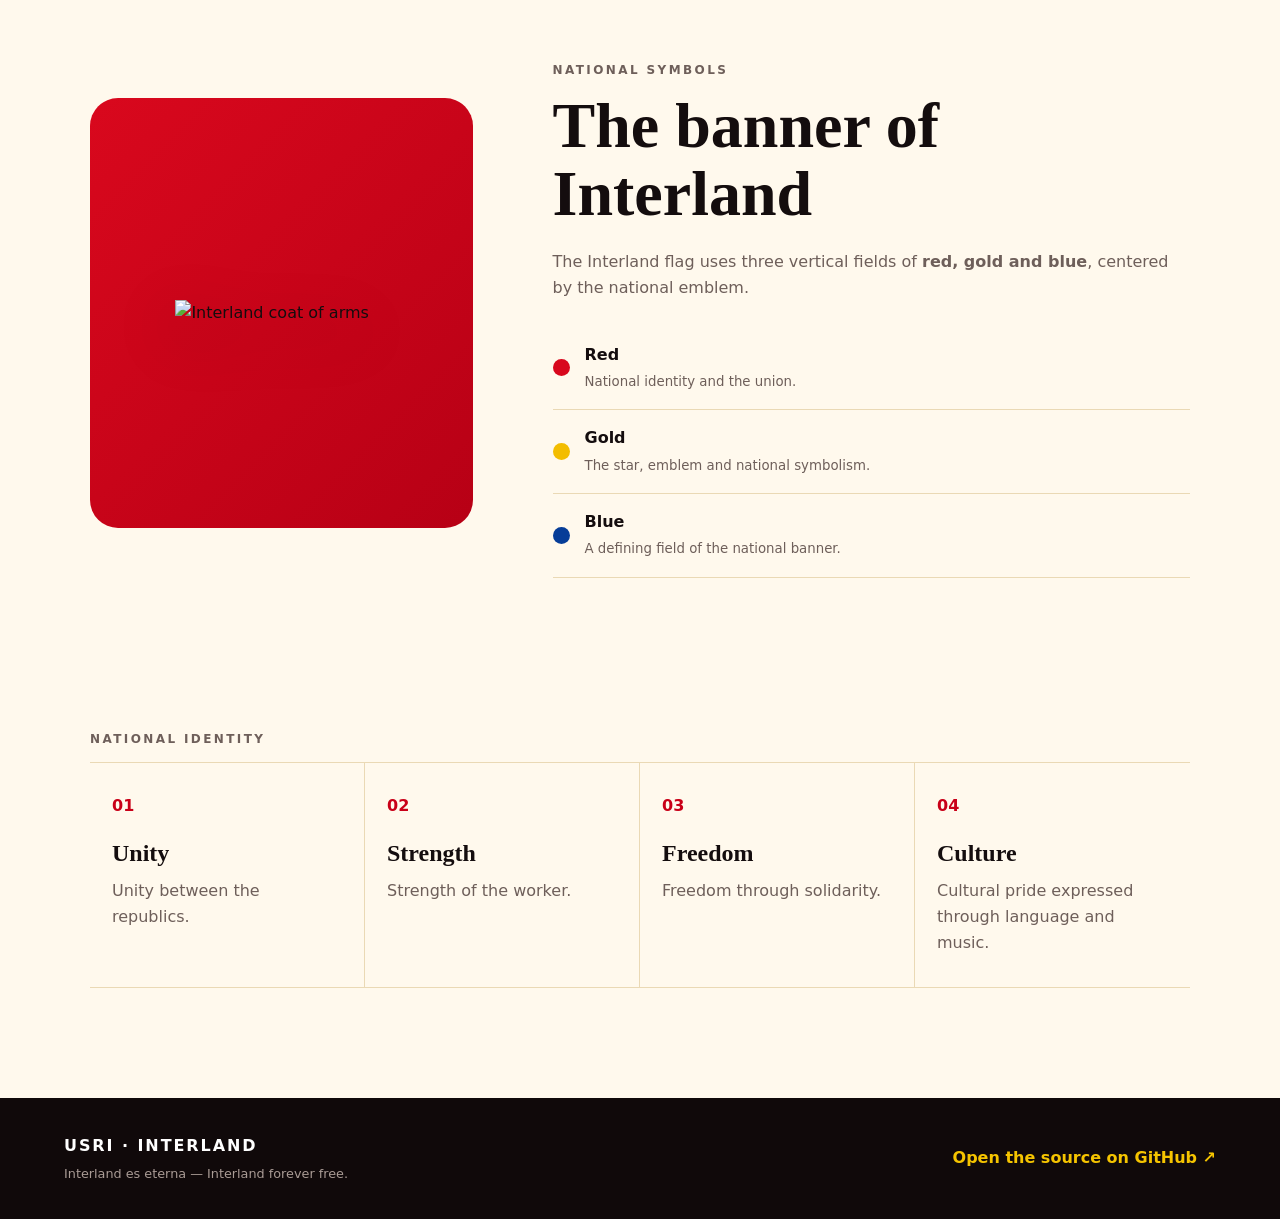
==== commit 8c722959: "Add anthem lyrics download button" ====
--- a/index.html
+++ b/index.html
@@ -93,6 +93,7 @@
         </div>
         <div class="player">
           <button id="playButton" class="button primary" type="button">▶ Play anthem</button>
+          <a class="button lyrics-download" href="assets/Gloria%20a%20Interland%20lyrics.txt" download="Gloria a Interland lyrics.txt">↓ Download lyrics</a>
           <audio id="anthemAudio" preload="metadata" src="Gloria%20a%20Interland.mp3"></audio>
           <div class="player-meta"><span id="playerStatus">Ready</span><span>Official recording</span></div>
         </div>
